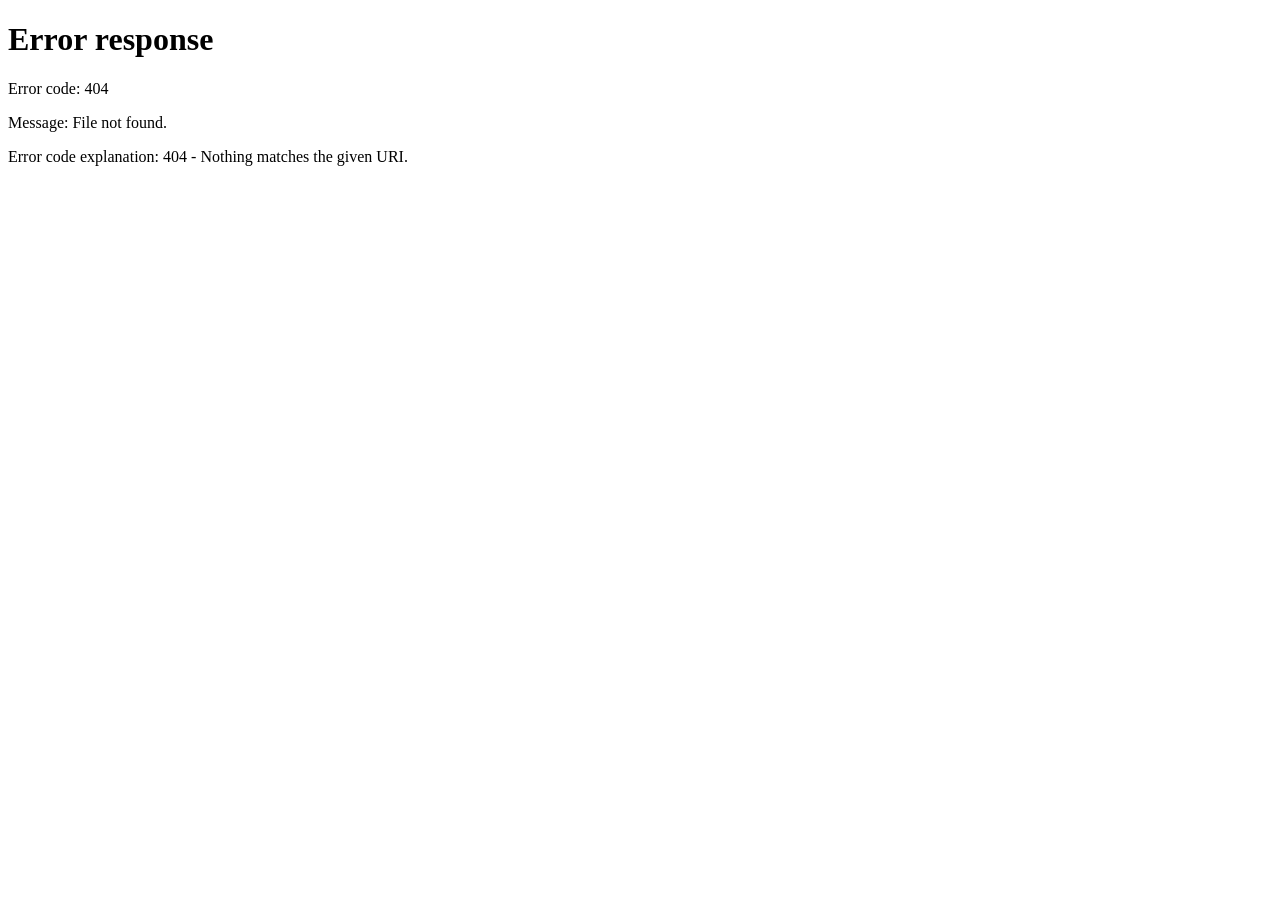
==== lawyer-dashboard.html @ 7ec7cdd7 "feat: enhance lawyer registration and dashboard features - Added file input for verification documen" ====
<!DOCTYPE html>
<html lang="en">
<head>
    <meta charset="UTF-8">
    <meta name="viewport" content="width=device-width, initial-scale=1.0">
    <meta name="description" content="Your LEX lawyer workspace.">
    <title>Lawyer Dashboard | LEX</title>
    <link rel="preconnect" href="https://fonts.googleapis.com">
    <link rel="preconnect" href="https://fonts.gstatic.com" crossorigin>
    <link href="https://fonts.googleapis.com/css2?family=Cormorant+Garamond:wght@500;600;700&family=Outfit:wght@300;400;500;600;700&display=swap" rel="stylesheet">
    <link rel="stylesheet" href="assets/css/landing_page.css">
    <link rel="stylesheet" href="assets/css/lawyer-dashboard.css">
    <script src="assets/js/lawyer-dashboard.js" defer></script>
</head>
<body class="lawyer-dashboard-page">
    <div class="lawyer-dashboard-layout">
        <aside class="lawyer-sidebar" aria-label="Lawyer workspace navigation">
            <a class="lawyer-dashboard-brand" href="index.html" aria-label="LEX home">
                <img src="assets/images/navigation_logo.png" alt="LEX">
            </a>

            <p class="lawyer-sidebar-label">Workspace</p>
            <nav class="lawyer-side-nav">
                <button class="lawyer-nav-link is-active" type="button" data-section="overview">Overview</button>
                <button class="lawyer-nav-link" type="button" data-section="common-chat">Common Chat</button>
                <button class="lawyer-nav-link" type="button" data-section="notifications">Notifications</button>
                <button class="lawyer-nav-link" type="button" data-section="my-room">My Room</button>
                <button class="lawyer-nav-link" type="button" data-section="services">Services</button>
                <button class="lawyer-nav-link" type="button" data-section="personal-chat">Personal Chat</button>
                <button class="lawyer-nav-link" type="button" data-section="vault">Vault</button>
            </nav>

            <button class="lawyer-nav-link lawyer-signout" type="button" id="lawyerSignOut">Sign out</button>
        </aside>

        <main class="lawyer-dashboard-main">
            <header class="lawyer-topbar">
                <a class="lawyer-mobile-brand" href="index.html">LEX</a>
                <div class="lawyer-account">
                    <div>
                        <strong id="lawyerHeaderName">Lawyer</strong>
                        <span id="lawyerHeaderStatus">Application pending</span>
                    </div>
                    <button class="lawyer-avatar" type="button" data-section="profile" id="lawyerAvatar" aria-label="Open profile">L</button>
                </div>
            </header>

            <section class="lawyer-content-section is-active" id="overview" aria-labelledby="overviewTitle">
                <div class="lawyer-page-heading">
                    <p class="lawyer-eyebrow">Lawyer workspace</p>
                    <h1 id="overviewTitle">Welcome, <span id="lawyerWelcomeName">Counsel</span></h1>
                    <p>Your overview for cases, client messages, and professional details.</p>
                </div>

                <div class="lawyer-status-banner" id="verificationBanner" role="status">
                    <span class="lawyer-status-dot" aria-hidden="true"></span>
                    <div>
                        <strong id="verificationTitle">Verification pending</strong>
                        <p id="verificationDescription">Your application is saved in this browser only. This demo does not submit applications for review.</p>
                    </div>
                </div>

                <div class="lawyer-stat-grid">
                    <article class="lawyer-stat-card">
                        <span class="lawyer-stat-label">Example open cases</span>
                        <strong id="openCaseCount">3</strong>
                        <p>Illustrative count only; no cases are assigned in this demo</p>
                    </article>
                    <article class="lawyer-stat-card">
                        <span class="lawyer-stat-label">Example unread messages</span>
                        <strong id="unreadMessageCount">2</strong>
                        <p>Illustrative count only; messaging is not connected</p>
                    </article>
                    <article class="lawyer-stat-card">
                        <span class="lawyer-stat-label">Verification</span>
                        <strong class="lawyer-verification-value" id="verificationValue">Pending</strong>
                        <p id="verificationNote">Your profile is not yet shown as verified</p>
                    </article>
                </div>

                <div class="lawyer-overview-grid">
                    <section class="lawyer-panel lawyer-cases-panel" aria-labelledby="casesTitle">
                        <div class="lawyer-panel-heading">
                            <div>
                                <h2 id="casesTitle">Open cases</h2>
                                <p>Example questions from anonymous clients</p>
                            </div>
                            <span class="lawyer-panel-count">Sample</span>
                        </div>
                        <div class="lawyer-case-list">
                            <article class="lawyer-case-card">
                                <div class="lawyer-case-meta"><span>Anon #4821</span><time>2h ago</time></div>
                                <h3>Landlord is keeping my full deposit</h3>
                                <p>Client says the flat was left clean, but the landlord cites general wear.</p>
                                <div class="lawyer-case-tags"><span>Tenancy</span><span class="is-urgent">Urgent</span></div>
                            </article>
                            <article class="lawyer-case-card">
                                <div class="lawyer-case-meta"><span>Anon #3307</span><time>5h ago</time></div>
                                <h3>Dismissed after raising an overtime complaint</h3>
                                <p>Client was let go a week after asking about unpaid overtime.</p>
                                <div class="lawyer-case-tags"><span>Employment</span><span>New</span></div>
                            </article>
                            <article class="lawyer-case-card">
                                <div class="lawyer-case-meta"><span>Anon #9154</span><time>Yesterday</time></div>
                                <h3>Contractor stopped responding after an advance</h3>
                                <p>Work stopped after a 50% advance and calls have gone unanswered.</p>
                                <div class="lawyer-case-tags"><span>Consumer</span><span>Contracts</span></div>
                            </article>
                        </div>
                    </section>

                    <section class="lawyer-panel lawyer-profile-summary" aria-labelledby="profileSummaryTitle">
                        <div class="lawyer-panel-heading">
                            <div>
                                <h2 id="profileSummaryTitle">Professional profile</h2>
                                <p>Your application details</p>
                            </div>
                            <button type="button" class="lawyer-text-button" data-section="profile">View profile</button>
                        </div>
                        <dl class="lawyer-summary-list">
                            <div><dt>Practice area</dt><dd id="summaryPractice">Not provided</dd></div>
                            <div><dt>Jurisdiction</dt><dd id="summaryJurisdiction">Not provided</dd></div>
                            <div><dt>Experience</dt><dd id="summaryExperience">Not provided</dd></div>
                        </dl>
                    </section>
                </div>

                <section class="lawyer-panel lawyer-leaderboard" aria-labelledby="leaderboardTitle">
                    <div class="lawyer-panel-heading">
                        <div>
                            <h2 id="leaderboardTitle">Top Pro-Bono Lawyers</h2>
                            <p>Example free hours given this month</p>
                        </div>
                        <span class="lawyer-panel-count">Sample data</span>
                    </div>
                    <ol class="lawyer-leaderboard-list">
                        <li><span class="lawyer-rank">#1</span><span><strong>Priya Nair</strong><small>Family law · 18 cases</small></span><b>64 hrs</b></li>
                        <li><span class="lawyer-rank">#2</span><span><strong>Marcus Webb</strong><small>Employment · 15 cases</small></span><b>52 hrs</b></li>
                        <li><span class="lawyer-rank">#3</span><span><strong>Elena Rossi</strong><small>Tenancy · 12 cases</small></span><b>47 hrs</b></li>
                        <li class="lawyer-leaderboard-you"><span class="lawyer-rank">#8</span><span><strong id="leaderboardLawyerName">Lawyer</strong><small>Your sample ranking</small></span><b>18 hrs</b></li>
                    </ol>
                    <p class="lawyer-demo-note">Ranking and hours are illustrative only; they are not connected to real lawyer activity.</p>
                </section>

                <section class="lawyer-panel lawyer-truth-panel" aria-labelledby="truthHubTitle">
                    <div class="lawyer-panel-heading">
                        <div>
                            <h2 id="truthHubTitle">Truth Hub Requests</h2>
                            <p>Example legal claims for a lawyer review</p>
                        </div>
                        <span class="lawyer-panel-count" id="truthHubCount">3 pending</span>
                    </div>
                    <p class="lawyer-demo-note">Sample claims only. Your selections below are local demo actions, not published legal fact-checks or legal advice.</p>
                    <div class="lawyer-truth-list" id="truthHubList">
                        <article class="lawyer-truth-card" data-request-id="TH-204">
                            <div class="lawyer-truth-meta"><span>Anon #5530 · Tenancy</span><span class="lawyer-truth-status">Pending review</span></div>
                            <blockquote>“Landlords must return your deposit within 24 hours or pay you double.”</blockquote>
                            <p>Client asks: Is this legal?</p>
                            <div class="lawyer-truth-actions"><button type="button" data-verdict="Supported">Mark as true</button><button type="button" data-verdict="Misleading">Mark as fake</button></div>
                        </article>
                        <article class="lawyer-truth-card" data-request-id="TH-203">
                            <div class="lawyer-truth-meta"><span>Anon #2916 · Employment</span><span class="lawyer-truth-status">Pending review</span></div>
                            <blockquote>“You cannot be fired while you are on sick leave, no matter what.”</blockquote>
                            <p>Client asks: Is this true?</p>
                            <div class="lawyer-truth-actions"><button type="button" data-verdict="Supported">Mark as true</button><button type="button" data-verdict="Misleading">Mark as fake</button></div>
                        </article>
                        <article class="lawyer-truth-card" data-request-id="TH-202">
                            <div class="lawyer-truth-meta"><span>Anon #7741 · Consumer</span><span class="lawyer-truth-status">Pending review</span></div>
                            <blockquote>“Shops are not allowed to refuse refunds on sale items.”</blockquote>
                            <p>Client asks: Is this legal?</p>
                            <div class="lawyer-truth-actions"><button type="button" data-verdict="Supported">Mark as true</button><button type="button" data-verdict="Misleading">Mark as fake</button></div>
                        </article>
                    </div>
                    <p class="lawyer-truth-all-clear" id="truthHubAllClear" hidden>All sample requests have a local demo verdict.</p>
                </section>
                <p class="lawyer-demo-note">Prototype workspace: sample cases and leaderboard are illustrative. Messaging, case assignments, and verification require a connected LEX backend.</p>
            </section>

            <section class="lawyer-content-section" id="common-chat" hidden>
                <div class="lawyer-page-heading"><p class="lawyer-eyebrow">Workspace</p><h1>Common Chat</h1><p>A shared room for professional discussion with other verified lawyers.</p></div>
                <div class="lawyer-panel lawyer-placeholder"><h2>Common Chat is not connected yet</h2><p>When messaging is available, you’ll be able to discuss general legal topics here.</p></div>
            </section>

            <section class="lawyer-content-section" id="notifications" hidden>
                <div class="lawyer-page-heading"><p class="lawyer-eyebrow">Workspace</p><h1>Notifications</h1><p>Updates about your cases and account.</p></div>
                <div class="lawyer-panel lawyer-placeholder"><h2>You’re all caught up</h2><p>New updates will appear here when notifications are connected.</p></div>
            </section>

            <section class="lawyer-content-section" id="my-room" hidden>
                <div class="lawyer-page-heading"><p class="lawyer-eyebrow">Workspace</p><h1>My Room</h1><p>Your calendar, reminders, and case documents in one personal workspace.</p></div>
                <div class="lawyer-room-grid">
                    <div class="lawyer-room-column">
                        <section class="lawyer-panel lawyer-calendar-panel" aria-labelledby="calendarTitle">
                            <div class="lawyer-panel-heading">
                                <div><h2 id="calendarTitle">Calendar</h2><p>Select a date to add a note or reminder.</p></div>
                            </div>
                            <div class="lawyer-calendar-controls">
                                <button type="button" id="calendarPrevious" aria-label="Previous month">‹</button>
                                <strong id="calendarMonth" aria-live="polite"></strong>
                                <button type="button" id="calendarNext" aria-label="Next month">›</button>
                                <button type="button" id="calendarToday">Today</button>
                            </div>
                            <div class="lawyer-calendar-weekdays" aria-hidden="true"><span>Mon</span><span>Tue</span><span>Wed</span><span>Thu</span><span>Fri</span><span>Sat</span><span>Sun</span></div>
                            <div class="lawyer-calendar-grid" id="calendarGrid"></div>
                        </section>
                        <section class="lawyer-panel">
                            <div class="lawyer-panel-heading"><div><h2>Upcoming reminders</h2><p>Your saved notes, soonest first.</p></div></div>
                            <ul class="lawyer-reminder-list" id="reminderList"></ul>
                        </section>
                    </div>
                    <section class="lawyer-panel lawyer-documents-panel" aria-labelledby="caseDocumentsTitle">
                        <div class="lawyer-panel-heading">
                            <div><h2 id="caseDocumentsTitle">Case documents</h2><p>Temporary files for this browser tab only.</p></div>
                            <button type="button" class="lawyer-primary-button" id="uploadDocumentButton">Upload document</button>
                            <input type="file" id="caseDocumentInput" accept=".pdf,image/*,.doc,.docx" multiple hidden>
                        </div>
                        <p class="lawyer-storage-warning">Demo only: files are not uploaded or securely stored. Do not add confidential client documents.</p>
                        <aside class="lawyer-upgrade-banner">
                            <div><strong>Need more storage?</strong><p>Premium plans and payments are not connected in this prototype.</p></div>
                            <button type="button" class="lawyer-secondary-button" id="lawyerUpgradeButton">Explore Premium</button>
                        </aside>
                        <ul class="lawyer-document-list" id="caseDocumentList"><li class="lawyer-list-empty">No documents added in this session.</li></ul>
                    </section>
                </div>
                <dialog class="lawyer-reminder-dialog" id="reminderDialog" aria-labelledby="reminderDialogTitle">
                    <form id="reminderForm">
                        <div class="lawyer-panel-heading"><div><p class="lawyer-eyebrow">Notes and reminders</p><h2 id="reminderDialogTitle">Selected date</h2></div><button type="button" id="closeReminderDialog" aria-label="Close">×</button></div>
                        <ul class="lawyer-dialog-reminders" id="selectedDateReminders"></ul>
                        <label for="reminderText">Add a note or reminder<textarea id="reminderText" maxlength="200" required placeholder="Add a short reminder (do not include confidential client details)."></textarea></label>
                        <label for="reminderTime">Time (optional)<input type="time" id="reminderTime"></label>
                        <p class="lawyer-form-status" id="reminderStatus" role="status" hidden></p>
                        <div class="lawyer-dialog-actions"><button type="button" class="lawyer-secondary-button" id="doneReminderDialog">Done</button><button type="submit" class="lawyer-primary-button">Save reminder</button></div>
                    </form>
                </dialog>
            </section>

            <section class="lawyer-content-section" id="services" hidden>
                <div class="lawyer-page-heading"><p class="lawyer-eyebrow">Workspace</p><h1>Services</h1><p>Show the legal support you offer and keep it updated for prospective clients.</p></div>
                <div class="lawyer-services-layout">
                    <section class="lawyer-panel">
                        <div class="lawyer-panel-heading">
                            <div>
                                <h2>My legal services</h2>
                                <p>These are sample offerings that are stored locally in this browser.</p>
                            </div>
                            <span class="lawyer-panel-count" id="serviceCount">0</span>
                        </div>
                        <ul class="lawyer-service-list" id="serviceList"></ul>
                    </section>
                    <section class="lawyer-panel">
                        <div class="lawyer-panel-heading">
                            <div>
                                <h2>Add a service</h2>
                                <p>List a practice area or legal support package.</p>
                            </div>
                        </div>
                        <form class="lawyer-service-form" id="serviceForm">
                            <label class="lawyer-field">
                                <span>Service name</span>
                                <input id="serviceName" name="serviceName" maxlength="80" placeholder="e.g. Property dispute advisory" required>
                            </label>
                            <label class="lawyer-field">
                                <span>Category</span>
                                <input id="serviceCategory" name="serviceCategory" maxlength="40" placeholder="e.g. Property law" required>
                            </label>
                            <label class="lawyer-field">
                                <span>Short description</span>
                                <textarea id="serviceDescription" name="serviceDescription" rows="4" maxlength="220" placeholder="Briefly explain what clients can expect." required></textarea>
                            </label>
                            <p class="lawyer-form-status" id="serviceStatus" role="status" hidden></p>
                            <button type="submit" class="lawyer-primary-button">Add service</button>
                        </form>
                    </section>
                </div>
            </section>

            <section class="lawyer-content-section" id="personal-chat" hidden>
                <div class="lawyer-page-heading"><p class="lawyer-eyebrow">Workspace</p><h1>Personal Chat</h1><p>Example one-to-one conversations with clients shown as anonymous IDs.</p></div>
                <p class="lawyer-storage-warning">Sample conversations only. Messages typed here stay in this page session and are not sent to a client. Do not enter real client information.</p>
                <div class="lawyer-chat-shell">
                    <aside class="lawyer-chat-sidebar" aria-label="Conversations">
                        <label class="lawyer-chat-search">Search conversations<input type="search" id="conversationSearch" placeholder="Search conversations"></label>
                        <ul class="lawyer-conversation-list" id="conversationList"></ul>
                    </aside>
                    <section class="lawyer-chat-main" aria-label="Selected conversation">
                        <header class="lawyer-chat-header"><span class="lawyer-chat-avatar" id="chatAvatar">48</span><div><h2 id="chatName">Anon #4821</h2><p id="chatSubtitle">Example conversation</p></div><div class="lawyer-chat-actions"><button type="button" data-chat-unavailable="Audio calls">Audio</button><button type="button" data-chat-unavailable="Video calls">Video</button></div></header>
                        <div class="lawyer-chat-thread" id="chatThread" role="log" aria-live="polite"></div>
                        <div class="lawyer-chat-tools"><button type="button" class="lawyer-secondary-button" id="summarizeChat">AI Summarize</button><span>AI service is not connected.</span></div>
                        <form class="lawyer-chat-composer" id="chatForm">
                            <button type="button" class="lawyer-chat-tool-button" data-chat-unavailable="Document attachments" aria-label="Attach document">Attach</button>
                            <button type="button" class="lawyer-chat-tool-button" data-chat-unavailable="Camera" aria-label="Open camera">Camera</button>
                            <input id="chatMessageInput" type="text" maxlength="500" placeholder="Type a demo message" aria-label="Message">
                            <button type="button" class="lawyer-chat-tool-button" data-chat-unavailable="Voice notes" aria-label="Record voice note">Voice</button>
                            <button type="submit" class="lawyer-primary-button">Send</button>
                        </form>
                        <p class="lawyer-form-status" id="chatStatus" role="status" hidden></p>
                    </section>
                </div>
            </section>

            <section class="lawyer-content-section" id="vault" hidden>
                <div class="lawyer-page-heading"><p class="lawyer-eyebrow">Workspace</p><h1>Vault</h1><p>Manage documents related to your legal work.</p></div>
                <div class="lawyer-panel lawyer-placeholder"><h2>Your vault is empty</h2><p>Secure document storage will be available when the vault is connected.</p></div>
            </section>

            <section class="lawyer-content-section" id="profile" hidden>
                <div class="lawyer-page-heading"><p class="lawyer-eyebrow">Lawyer workspace</p><h1>Professional profile</h1><p>Details from your saved lawyer application.</p></div>
                <div class="lawyer-panel">
                    <div class="lawyer-profile-heading">
                        <span class="lawyer-profile-avatar" id="lawyerProfileInitials">L</span>
                        <div><h2 id="profileName">Lawyer</h2><span class="lawyer-profile-status" id="profileStatus">Pending verification</span></div>
                    </div>
                    <dl class="lawyer-profile-details">
                        <div><dt>Email</dt><dd id="profileEmail">Not provided</dd></div>
                        <div><dt>Mobile</dt><dd id="profileMobile">Not provided</dd></div>
                        <div><dt>Bar registration</dt><dd id="profileBarRegistration">Not provided</dd></div>
                        <div><dt>Practice area</dt><dd id="profilePractice">Not provided</dd></div>
                        <div><dt>Jurisdiction</dt><dd id="profileJurisdiction">Not provided</dd></div>
                        <div><dt>Experience</dt><dd id="profileExperience">Not provided</dd></div>
                    </dl>
                </div>
                <p class="lawyer-demo-note">Profile details are stored in this browser for this demo. Do not enter sensitive client information.</p>
            </section>
        </main>
    </div>
    <button class="lawyer-floating-chat" type="button" id="openCommonChat" aria-label="Open Common Chat"><span class="lawyer-sr-only">Common Chat</span>Chat</button>
    <div class="lawyer-toast" id="lawyerToast" role="status" aria-live="polite"></div>
</body>
</html>
---- assets/css/lawyer-dashboard.css ----
.lawyer-dashboard-page {
    min-height: 100vh;
    background: #f4efe6;
    color: #13233d;
}

.lawyer-dashboard-layout {
    display: grid;
    grid-template-columns: 250px minmax(0, 1fr);
    min-height: 100vh;
}

.lawyer-sidebar {
    position: sticky;
    top: 0;
    display: flex;
    flex-direction: column;
    height: 100vh;
    min-height: 100vh;
    padding: 22px 14px;
    background: linear-gradient(180deg, #091b2d 0%, #0c1c33 100%);
    border-right: 1px solid rgba(196, 163, 90, 0.24);
}

.lawyer-dashboard-brand {
    display: flex;
    align-items: center;
    justify-content: center;
    min-height: 62px;
    margin-bottom: 32px;
}

.lawyer-dashboard-brand img {
    width: min(160px, 100%);
    max-height: 52px;
    object-fit: contain;
}

.lawyer-sidebar-label {
    padding: 0 12px;
    color: #aeb8c6;
    font-size: 0.74rem;
    font-weight: 600;
    letter-spacing: 0.13em;
    text-transform: uppercase;
}

.lawyer-side-nav {
    display: grid;
    gap: 6px;
    margin-top: 12px;
}

.lawyer-nav-link {
    display: flex;
    align-items: center;
    width: 100%;
    min-height: 46px;
    padding: 10px 13px;
    border: 1px solid transparent;
    border-radius: 10px;
    background: transparent;
    color: rgba(255, 255, 255, 0.88);
    cursor: pointer;
    font: inherit;
    text-align: left;
    white-space: nowrap;
    transition: background 160ms ease, border-color 160ms ease;
}

.lawyer-nav-link:hover,
.lawyer-nav-link.is-active {
    border-color: rgba(196, 163, 90, 0.22);
    background: rgba(196, 163, 90, 0.14);
    color: #fff;
}

.lawyer-signout {
    margin-top: auto;
}

.lawyer-dashboard-main {
    min-width: 0;
    padding: 0 clamp(20px, 4vw, 56px) 40px;
}

.lawyer-topbar {
    display: flex;
    align-items: center;
    justify-content: space-between;
    min-height: 82px;
    border-bottom: 1px solid rgba(19, 35, 61, 0.12);
}

.lawyer-mobile-brand {
    display: none;
    color: #13233d;
    font-family: 'Cormorant Garamond', Georgia, serif;
    font-size: 1.7rem;
    font-weight: 700;
    text-decoration: none;
}

.lawyer-account {
    display: flex;
    align-items: center;
    gap: 12px;
    margin-left: auto;
}

.lawyer-account > div {
    display: grid;
    gap: 2px;
    text-align: right;
}

.lawyer-account strong {
    font-size: 0.92rem;
}

.lawyer-account span {
    color: #5a6677;
    font-size: 0.78rem;
}

.lawyer-avatar,
.lawyer-profile-avatar {
    display: grid;
    width: 42px;
    height: 42px;
    place-items: center;
    border: 0;
    border-radius: 50%;
    background: #0c1c33;
    color: #d8bc76;
    font: inherit;
    font-weight: 700;
}

.lawyer-avatar {
    cursor: pointer;
}

.lawyer-content-section {
    display: none;
    padding-top: 36px;
}

.lawyer-content-section.is-active {
    display: block;
}

.lawyer-page-heading {
    margin-bottom: 26px;
}

.lawyer-eyebrow {
    margin-bottom: 7px;
    color: #8a7040;
    font-size: 0.76rem;
    font-weight: 700;
    letter-spacing: 0.14em;
    text-transform: uppercase;
}

.lawyer-page-heading h1 {
    color: #0c1c33;
    font-family: 'Cormorant Garamond', Georgia, serif;
    font-size: clamp(2rem, 4vw, 2.8rem);
    line-height: 1.1;
}

.lawyer-page-heading > p:last-child {
    margin-top: 9px;
    color: #5a6677;
    line-height: 1.55;
}

.lawyer-status-banner {
    display: flex;
    align-items: flex-start;
    gap: 13px;
    margin-bottom: 20px;
    padding: 17px 19px;
    border: 1px solid rgba(196, 163, 90, 0.42);
    border-radius: 12px;
    background: #fffaf0;
}

.lawyer-status-dot {
    flex: 0 0 auto;
    width: 10px;
    height: 10px;
    margin-top: 5px;
    border-radius: 50%;
    background: #c08a2d;
}

.lawyer-status-banner strong {
    display: block;
    color: #13233d;
}

.lawyer-status-banner p {
    margin-top: 4px;
    color: #5a6677;
    font-size: 0.9rem;
    line-height: 1.5;
}

.lawyer-status-banner.is-verified {
    border-color: rgba(34, 126, 85, 0.3);
    background: #f1faf5;
}

.lawyer-status-banner.is-verified .lawyer-status-dot {
    background: #27855c;
}

.lawyer-stat-grid {
    display: grid;
    grid-template-columns: repeat(3, minmax(0, 1fr));
    gap: 16px;
    margin-bottom: 20px;
}

.lawyer-stat-card,
.lawyer-panel {
    border: 1px solid rgba(19, 35, 61, 0.1);
    border-radius: 14px;
    background: #fff;
    box-shadow: 0 12px 30px rgba(7, 18, 33, 0.055);
}

.lawyer-stat-card {
    min-height: 137px;
    padding: 19px;
}

.lawyer-stat-label {
    display: block;
    color: #5a6677;
    font-size: 0.86rem;
    font-weight: 500;
}

.lawyer-stat-card > strong {
    display: block;
    margin-top: 9px;
    color: #0c1c33;
    font-family: 'Cormorant Garamond', Georgia, serif;
    font-size: 2rem;
    line-height: 1;
}

.lawyer-stat-card > .lawyer-verification-value {
    font-family: 'Outfit', 'Segoe UI', sans-serif;
    font-size: 1.2rem;
}

.lawyer-stat-card p {
    margin-top: 8px;
    color: #737e8d;
    font-size: 0.79rem;
    line-height: 1.4;
}

.lawyer-overview-grid {
    display: grid;
    grid-template-columns: minmax(0, 1.2fr) minmax(270px, 0.8fr);
    gap: 16px;
    margin-bottom: 16px;
}

.lawyer-panel {
    min-width: 0;
    padding: 21px;
}

.lawyer-panel-heading {
    display: flex;
    align-items: center;
    justify-content: space-between;
    gap: 12px;
    padding-bottom: 16px;
    border-bottom: 1px solid rgba(19, 35, 61, 0.09);
}

.lawyer-panel-heading h2,
.lawyer-placeholder h2 {
    color: #13233d;
    font-size: 1.05rem;
}

.lawyer-panel-heading p {
    margin-top: 4px;
    color: #737e8d;
    font-size: 0.82rem;
}

.lawyer-panel-count {
    flex: 0 0 auto;
    padding: 5px 9px;
    border-radius: 999px;
    background: #f4efe6;
    color: #735c2f;
    font-size: 0.75rem;
    font-weight: 600;
}

.lawyer-empty-state {
    display: grid;
    min-height: 156px;
    align-content: center;
    justify-items: center;
    padding: 22px 8px;
    text-align: center;
}

.lawyer-empty-state > span {
    margin-bottom: 7px;
    color: #c4a35a;
    font-size: 1.7rem;
}

.lawyer-empty-state strong {
    color: #13233d;
    font-size: 0.9rem;
}

.lawyer-empty-state p,
.lawyer-placeholder p {
    max-width: 390px;
    margin-top: 6px;
    color: #737e8d;
    font-size: 0.83rem;
    line-height: 1.5;
}

.lawyer-empty-inline {
    min-height: 112px;
    justify-items: start;
    text-align: left;
}

.lawyer-text-button {
    border: 0;
    background: transparent;
    color: #735c2f;
    cursor: pointer;
    font: inherit;
    font-size: 0.82rem;
    font-weight: 600;
}

.lawyer-summary-list,
.lawyer-profile-details {
    display: grid;
    gap: 0;
}

.lawyer-summary-list > div,
.lawyer-profile-details > div {
    display: flex;
    justify-content: space-between;
    gap: 14px;
    padding: 12px 0;
    border-bottom: 1px solid rgba(19, 35, 61, 0.07);
}

.lawyer-summary-list > div:last-child,
.lawyer-profile-details > div:last-child {
    border-bottom: 0;
}

.lawyer-summary-list dt,
.lawyer-profile-details dt {
    color: #737e8d;
    font-size: 0.8rem;
}

.lawyer-summary-list dd,
.lawyer-profile-details dd {
    color: #13233d;
    font-size: 0.82rem;
    font-weight: 500;
    text-align: right;
    overflow-wrap: anywhere;
}

.lawyer-truth-panel {
    margin-bottom: 12px;
}

.lawyer-demo-note {
    color: #737e8d;
    font-size: 0.78rem;
    line-height: 1.5;
}

.lawyer-placeholder {
    min-height: 210px;
}

.lawyer-placeholder p {
    margin-top: 8px;
}

.lawyer-profile-heading {
    display: flex;
    align-items: center;
    gap: 14px;
    padding-bottom: 20px;
    border-bottom: 1px solid rgba(19, 35, 61, 0.09);
}

.lawyer-profile-avatar {
    width: 54px;
    height: 54px;
    font-size: 1.1rem;
}

.lawyer-profile-heading h2 {
    color: #13233d;
    font-family: 'Cormorant Garamond', Georgia, serif;
    font-size: 1.6rem;
}

.lawyer-profile-status {
    display: inline-block;
    margin-top: 4px;
    color: #8a7040;
    font-size: 0.8rem;
    font-weight: 600;
}

.lawyer-profile-details {
    grid-template-columns: repeat(2, minmax(0, 1fr));
    column-gap: 28px;
    margin-top: 8px;
}

.lawyer-services-layout {
    display: grid;
    grid-template-columns: minmax(0, 1.3fr) minmax(0, 0.7fr);
    gap: 16px;
}

.lawyer-service-list {
    display: grid;
    gap: 12px;
    margin-top: 18px;
    list-style: none;
}

.lawyer-service-item {
    display: grid;
    gap: 9px;
    padding: 16px 18px;
    border: 1px solid rgba(19, 35, 61, 0.1);
    border-radius: 12px;
    background: linear-gradient(180deg, #fff 0%, #fbf7f1 100%);
}

.lawyer-service-item strong {
    color: #13233d;
    font-size: 1rem;
}

.lawyer-service-item small {
    color: #8a7040;
    font-weight: 600;
    letter-spacing: 0.04em;
    text-transform: uppercase;
}

.lawyer-service-item p {
    margin: 0;
    color: #5a6677;
    line-height: 1.5;
}

.lawyer-service-meta {
    display: flex;
    align-items: center;
    justify-content: space-between;
    gap: 10px;
}

.lawyer-service-remove {
    border: 0;
    background: transparent;
    color: #8a3a3a;
    font: inherit;
    font-weight: 600;
    cursor: pointer;
}

.lawyer-service-form {
    display: grid;
    gap: 16px;
    margin-top: 18px;
}

.lawyer-field {
    display: grid;
    gap: 8px;
    color: #13233d;
    font-size: 0.82rem;
    font-weight: 500;
}

.lawyer-field input,
.lawyer-field textarea {
    width: 100%;
    border: 1px solid rgba(19, 35, 61, 0.15);
    border-radius: 10px;
    background: #fff;
    color: #13233d;
    font: inherit;
    padding: 11px 12px;
    resize: vertical;
}

.lawyer-field textarea {
    min-height: 104px;
}

.lawyer-field input:focus,
.lawyer-field textarea:focus {
    outline: 2px solid rgba(196, 163, 90, 0.35);
    border-color: rgba(196, 163, 90, 0.65);
}

.lawyer-primary-button,
.lawyer-secondary-button {
    border: 0;
    border-radius: 10px;
    cursor: pointer;
    font: inherit;
    font-weight: 600;
    transition: opacity 160ms ease;
}

.lawyer-primary-button {
    padding: 11px 16px;
    background: linear-gradient(135deg, #0f223f 0%, #183a63 100%);
    color: #fff;
}

.lawyer-secondary-button {
    padding: 10px 14px;
    background: #f3ead2;
    color: #13233d;
}

.lawyer-form-status {
    margin: 0;
    color: #7d5f24;
    font-size: 0.8rem;
    font-weight: 600;
}

@media (max-width: 900px) {
    .lawyer-dashboard-layout {
        grid-template-columns: 210px minmax(0, 1fr);
    }

    .lawyer-overview-grid {
        grid-template-columns: 1fr;
    }
}

@media (max-width: 650px) {
    .lawyer-dashboard-layout {
        display: block;
    }

    .lawyer-sidebar {
        position: sticky;
        z-index: 2;
        top: 0;
        height: auto;
        min-height: 0;
        padding: 9px 12px;
        border-right: 0;
        border-bottom: 1px solid rgba(196, 163, 90, 0.24);
    }

    .lawyer-dashboard-brand,
    .lawyer-sidebar-label,
    .lawyer-signout {
        display: none;
    }

    .lawyer-side-nav {
        display: flex;
        gap: 6px;
        margin: 0;
        overflow-x: auto;
        scrollbar-width: thin;
    }

    .lawyer-nav-link {
        flex: 0 0 auto;
        width: auto;
        min-height: 38px;
        padding: 8px 11px;
        font-size: 0.82rem;
        white-space: nowrap;
    }

    .lawyer-dashboard-main {
        padding-right: 17px;
        padding-left: 17px;
    }

    .lawyer-topbar {
        min-height: 66px;
    }

    .lawyer-mobile-brand {
        display: inline-block;
    }

    .lawyer-content-section {
        padding-top: 27px;
    }

    .lawyer-stat-grid {
        grid-template-columns: 1fr;
        gap: 10px;
    }

    .lawyer-stat-card {
        min-height: 0;
    }

    .lawyer-profile-details {
        grid-template-columns: 1fr;
    }
}

.lawyer-cases-panel {
    grid-column: 1 / -1;
}

.lawyer-profile-summary {
    grid-column: 1 / -1;
}

.lawyer-case-list {
    display: grid;
    grid-template-columns: repeat(3, minmax(0, 1fr));
    gap: 12px;
    padding-top: 15px;
}

.lawyer-case-card {
    padding: 14px;
    border: 1px solid rgba(19, 35, 61, 0.09);
    border-radius: 10px;
    background: #fffdfa;
}

.lawyer-case-meta,
.lawyer-truth-meta {
    display: flex;
    justify-content: space-between;
    gap: 10px;
    color: #737e8d;
    font-size: 0.74rem;
}

.lawyer-case-meta > span:first-child {
    color: #735c2f;
    font-weight: 700;
}

.lawyer-case-card h3 {
    margin-top: 12px;
    color: #13233d;
    font-size: 0.91rem;
    line-height: 1.4;
}

.lawyer-case-card > p {
    margin-top: 7px;
    color: #687587;
    font-size: 0.8rem;
    line-height: 1.5;
}

.lawyer-case-tags {
    display: flex;
    flex-wrap: wrap;
    gap: 6px;
    margin-top: 12px;
}

.lawyer-case-tags span {
    padding: 4px 7px;
    border-radius: 999px;
    background: #f1eee7;
    color: #5a6677;
    font-size: 0.7rem;
}

.lawyer-case-tags .is-urgent {
    background: #fff0eb;
    color: #a3482e;
}

.lawyer-leaderboard {
    margin-bottom: 16px;
}

.lawyer-leaderboard-list {
    display: grid;
    gap: 0;
    margin: 0;
    padding: 0;
    list-style: none;
}

.lawyer-leaderboard-list li {
    display: grid;
    grid-template-columns: 42px minmax(0, 1fr) auto;
    align-items: center;
    gap: 12px;
    padding: 12px 4px;
    border-bottom: 1px solid rgba(19, 35, 61, 0.07);
}

.lawyer-leaderboard-list li:last-child {
    border-bottom: 0;
}

.lawyer-rank {
    color: #8a7040;
    font-family: 'Cormorant Garamond', Georgia, serif;
    font-size: 1.35rem;
    font-weight: 700;
}

.lawyer-leaderboard-list li > span:nth-child(2) {
    display: grid;
    gap: 3px;
}

.lawyer-leaderboard-list strong {
    color: #13233d;
    font-size: 0.87rem;
}

.lawyer-leaderboard-list small {
    color: #737e8d;
    font-size: 0.76rem;
}

.lawyer-leaderboard-list b {
    color: #13233d;
    font-size: 0.82rem;
}

.lawyer-leaderboard-you {
    margin: 0 -8px;
    padding-right: 12px !important;
    padding-left: 12px !important;
    border-radius: 8px;
    background: #fbf8f2;
}

.lawyer-truth-panel > .lawyer-demo-note {
    margin: 12px 0;
}

.lawyer-truth-list {
    display: grid;
    grid-template-columns: repeat(3, minmax(0, 1fr));
    gap: 12px;
}

.lawyer-truth-card {
    padding: 14px;
    border: 1px solid rgba(19, 35, 61, 0.1);
    border-radius: 10px;
    background: #fffdfa;
}

.lawyer-truth-card blockquote {
    margin: 14px 0 8px;
    color: #13233d;
    font-size: 0.9rem;
    font-weight: 600;
    line-height: 1.5;
}

.lawyer-truth-card > p {
    color: #737e8d;
    font-size: 0.78rem;
}

.lawyer-truth-status {
    color: #8a7040;
    font-weight: 600;
}

.lawyer-truth-card.is-decided .lawyer-truth-status {
    color: #27855c;
}

.lawyer-truth-actions {
    display: flex;
    flex-wrap: wrap;
    gap: 7px;
    margin-top: 13px;
}

.lawyer-truth-actions button,
.lawyer-chat-actions button {
    padding: 7px 9px;
    border: 1px solid rgba(19, 35, 61, 0.14);
    border-radius: 7px;
    background: #fff;
    color: #13233d;
    cursor: pointer;
    font: inherit;
    font-size: 0.75rem;
    font-weight: 600;
}

.lawyer-truth-actions button:hover,
.lawyer-chat-actions button:hover {
    border-color: #c4a35a;
    background: #fbf8f2;
}

.lawyer-truth-all-clear {
    margin-top: 14px;
    color: #27855c;
    font-weight: 600;
}

.lawyer-room-grid {
    display: grid;
    grid-template-columns: minmax(0, 1.1fr) minmax(300px, 0.9fr);
    align-items: start;
    gap: 16px;
}

.lawyer-room-column {
    display: grid;
    gap: 16px;
}

.lawyer-calendar-controls {
    display: flex;
    align-items: center;
    gap: 9px;
    margin: 16px 0 12px;
}

.lawyer-calendar-controls > strong {
    flex: 1;
    color: #13233d;
    text-align: center;
}

.lawyer-calendar-controls button {
    min-width: 35px;
    min-height: 34px;
    padding: 5px 9px;
    border: 1px solid rgba(19, 35, 61, 0.12);
    border-radius: 7px;
    background: #fff;
    color: #13233d;
    cursor: pointer;
    font: inherit;
}

.lawyer-calendar-weekdays,
.lawyer-calendar-grid {
    display: grid;
    grid-template-columns: repeat(7, minmax(0, 1fr));
    gap: 5px;
}

.lawyer-calendar-weekdays {
    margin-bottom: 6px;
    color: #737e8d;
    font-size: 0.7rem;
    text-align: center;
}

.lawyer-calendar-grid button {
    position: relative;
    min-width: 0;
    aspect-ratio: 1;
    border: 1px solid transparent;
    border-radius: 8px;
    background: #f7f5f0;
    color: #13233d;
    cursor: pointer;
    font: inherit;
    font-size: 0.8rem;
}

.lawyer-calendar-grid button:disabled {
    background: transparent;
    cursor: default;
}

.lawyer-calendar-grid button:not(:disabled):hover {
    border-color: #c4a35a;
}

.lawyer-calendar-grid button.is-today {
    border-color: #c4a35a;
    background: #fbf4e4;
    font-weight: 700;
}

.lawyer-calendar-grid button.has-reminder::after {
    position: absolute;
    right: 50%;
    bottom: 4px;
    width: 4px;
    height: 4px;
    border-radius: 50%;
    background: #8a7040;
    content: '';
    transform: translateX(50%);
}

.lawyer-reminder-list,
.lawyer-dialog-reminders,
.lawyer-document-list,
.lawyer-conversation-list {
    display: grid;
    gap: 8px;
    margin: 0;
    padding: 13px 0 0;
    list-style: none;
}

.lawyer-reminder-item,
.lawyer-document-item {
    display: flex;
    align-items: flex-start;
    justify-content: space-between;
    gap: 12px;
    padding: 10px;
    border-radius: 8px;
    background: #f7f5f0;
}

.lawyer-reminder-item > div,
.lawyer-document-item > div {
    display: grid;
    gap: 3px;
}

.lawyer-reminder-item strong,
.lawyer-document-item strong {
    color: #13233d;
    font-size: 0.82rem;
    overflow-wrap: anywhere;
}

.lawyer-reminder-item small,
.lawyer-document-item small {
    color: #737e8d;
    font-size: 0.74rem;
}

.lawyer-reminder-item button,
.lawyer-document-item button {
    flex: 0 0 auto;
    border: 0;
    background: transparent;
    color: #8b3d30;
    cursor: pointer;
    font: inherit;
    font-size: 0.75rem;
}

.lawyer-list-empty {
    padding: 12px 0;
    color: #737e8d;
    font-size: 0.83rem;
}

.lawyer-storage-warning {
    margin: 13px 0;
    padding: 11px 13px;
    border-radius: 8px;
    background: #fff6e7;
    color: #76591f;
    font-size: 0.79rem;
    line-height: 1.5;
}

.lawyer-upgrade-banner {
    display: flex;
    align-items: center;
    justify-content: space-between;
    gap: 14px;
    margin: 12px 0;
    padding: 13px;
    border: 1px solid rgba(196, 163, 90, 0.3);
    border-radius: 9px;
    background: #fbf8f2;
}

.lawyer-upgrade-banner strong {
    color: #13233d;
    font-size: 0.85rem;
}

.lawyer-upgrade-banner p {
    margin-top: 3px;
    color: #737e8d;
    font-size: 0.75rem;
}

.lawyer-primary-button,
.lawyer-secondary-button {
    min-height: 38px;
    padding: 8px 12px;
    border: 0;
    border-radius: 8px;
    cursor: pointer;
    font: inherit;
    font-size: 0.82rem;
    font-weight: 600;
}

.lawyer-primary-button {
    background: #0c1c33;
    color: #fff;
}

.lawyer-primary-button:hover {
    background: #1c3358;
}

.lawyer-secondary-button {
    border: 1px solid rgba(19, 35, 61, 0.14);
    background: #fff;
    color: #13233d;
}

.lawyer-secondary-button:hover {
    border-color: #c4a35a;
}

.lawyer-reminder-dialog {
    width: min(480px, calc(100% - 28px));
    max-height: min(85vh, 720px);
    margin: auto;
    padding: 22px;
    border: 1px solid rgba(19, 35, 61, 0.14);
    border-radius: 14px;
    background: #fff;
    color: #13233d;
    box-shadow: 0 24px 90px rgba(7, 18, 33, 0.3);
}

.lawyer-reminder-dialog::backdrop {
    background: rgba(7, 18, 33, 0.58);
}

.lawyer-reminder-dialog .lawyer-panel-heading button {
    border: 0;
    background: transparent;
    color: #5a6677;
    cursor: pointer;
    font-size: 1.4rem;
}

.lawyer-reminder-dialog label {
    display: grid;
    gap: 7px;
    margin-top: 14px;
    color: #5a6677;
    font-size: 0.83rem;
}

.lawyer-reminder-dialog textarea,
.lawyer-reminder-dialog input {
    width: 100%;
    padding: 10px;
    border: 1px solid rgba(19, 35, 61, 0.18);
    border-radius: 7px;
    color: #13233d;
    font: inherit;
}

.lawyer-reminder-dialog textarea {
    min-height: 86px;
    resize: vertical;
}

.lawyer-dialog-actions {
    display: flex;
    justify-content: flex-end;
    gap: 9px;
    margin-top: 15px;
}

.lawyer-form-status {
    margin-top: 10px;
    color: #8b3d30;
    font-size: 0.82rem;
}

.lawyer-chat-shell {
    display: grid;
    grid-template-columns: minmax(210px, 0.34fr) minmax(0, 1fr);
    min-height: 480px;
    overflow: hidden;
    border: 1px solid rgba(19, 35, 61, 0.1);
    border-radius: 14px;
    background: #fff;
    box-shadow: 0 12px 30px rgba(7, 18, 33, 0.055);
}

.lawyer-chat-sidebar {
    padding: 14px;
    border-right: 1px solid rgba(19, 35, 61, 0.1);
    background: #fcfbf8;
}

.lawyer-chat-search {
    display: grid;
    gap: 6px;
    color: #737e8d;
    font-size: 0.75rem;
}

.lawyer-chat-search input,
.lawyer-chat-composer input {
    min-width: 0;
    width: 100%;
    min-height: 40px;
    padding: 9px 11px;
    border: 1px solid rgba(19, 35, 61, 0.14);
    border-radius: 8px;
    background: #fff;
    color: #13233d;
    font: inherit;
}

.lawyer-conversation-list {
    padding-top: 12px;
}

.lawyer-conversation-list button {
    display: grid;
    width: 100%;
    gap: 4px;
    padding: 11px;
    border: 0;
    border-radius: 8px;
    background: transparent;
    color: #13233d;
    cursor: pointer;
    font: inherit;
    text-align: left;
}

.lawyer-conversation-list button.is-active,
.lawyer-conversation-list button:hover {
    background: #f1eee7;
}

.lawyer-conversation-list strong {
    font-size: 0.82rem;
}

.lawyer-conversation-list span {
    overflow: hidden;
    color: #737e8d;
    font-size: 0.74rem;
    text-overflow: ellipsis;
    white-space: nowrap;
}

.lawyer-chat-main {
    display: flex;
    min-width: 0;
    flex-direction: column;
    padding: 14px;
}

.lawyer-chat-header {
    display: flex;
    align-items: center;
    gap: 10px;
    padding-bottom: 12px;
    border-bottom: 1px solid rgba(19, 35, 61, 0.09);
}

.lawyer-chat-avatar {
    display: grid;
    width: 40px;
    height: 40px;
    flex: 0 0 auto;
    place-items: center;
    border-radius: 50%;
    background: #0c1c33;
    color: #d8bc76;
    font-size: 0.8rem;
    font-weight: 700;
}

.lawyer-chat-header h2 {
    color: #13233d;
    font-size: 0.92rem;
}

.lawyer-chat-header p {
    margin-top: 3px;
    color: #737e8d;
    font-size: 0.74rem;
}

.lawyer-chat-actions {
    display: flex;
    gap: 6px;
    margin-left: auto;
}

.lawyer-chat-thread {
    display: flex;
    min-height: 250px;
    flex: 1;
    flex-direction: column;
    gap: 8px;
    overflow: auto;
    padding: 14px 2px;
}

.lawyer-chat-message {
    max-width: min(80%, 420px);
    padding: 9px 11px;
    border-radius: 10px;
    background: #f1eee7;
    color: #13233d;
    font-size: 0.82rem;
    line-height: 1.45;
    overflow-wrap: anywhere;
}

.lawyer-chat-message.is-lawyer {
    align-self: flex-end;
    background: #0c1c33;
    color: #fff;
}

.lawyer-chat-tools {
    display: flex;
    align-items: center;
    gap: 10px;
    padding: 9px 0;
    color: #737e8d;
    font-size: 0.75rem;
}

.lawyer-chat-composer {
    display: flex;
    gap: 8px;
    padding-top: 8px;
    border-top: 1px solid rgba(19, 35, 61, 0.09);
}

.lawyer-chat-tool-button {
    flex: 0 0 auto;
    padding: 7px 9px;
    border: 1px solid rgba(19, 35, 61, 0.14);
    border-radius: 7px;
    background: #fff;
    color: #5a6677;
    cursor: pointer;
    font: inherit;
    font-size: 0.72rem;
}

.lawyer-chat-tool-button:hover {
    border-color: #c4a35a;
    color: #13233d;
}

.lawyer-toast {
    position: fixed;
    z-index: 5;
    right: 20px;
    bottom: 20px;
    max-width: min(360px, calc(100vw - 40px));
    padding: 12px 15px;
    border-radius: 9px;
    background: #0c1c33;
    color: #fff;
    box-shadow: 0 12px 30px rgba(7, 18, 33, 0.2);
    opacity: 0;
    pointer-events: none;
    transform: translateY(8px);
    transition: opacity 160ms ease, transform 160ms ease;
}

.lawyer-toast.is-visible {
    opacity: 1;
    transform: translateY(0);
}

.lawyer-floating-chat {
    position: fixed;
    right: 22px;
    bottom: 22px;
    z-index: 4;
    display: grid;
    width: 48px;
    height: 48px;
    place-items: center;
    padding: 0;
    border: 0;
    border-radius: 999px;
    background: #0c1c33;
    color: #fff;
    box-shadow: 0 12px 30px rgba(7, 18, 33, 0.2);
    cursor: pointer;
    font: inherit;
    font-size: 0.68rem;
    font-weight: 600;
}

.lawyer-floating-chat:hover {
    background: #1c3358;
}

.lawyer-floating-chat span {
    position: absolute;
    width: 1px;
    height: 1px;
    overflow: hidden;
    clip: rect(0, 0, 0, 0);
    white-space: nowrap;
    clip-path: inset(50%);
}

@media (max-width: 900px) {
    .lawyer-case-list,
    .lawyer-truth-list {
        grid-template-columns: 1fr;
    }

    .lawyer-room-grid {
        grid-template-columns: 1fr;
    }
}

@media (max-width: 600px) {
    .lawyer-chat-shell {
        grid-template-columns: 1fr;
    }

    .lawyer-chat-sidebar {
        border-right: 0;
        border-bottom: 1px solid rgba(19, 35, 61, 0.1);
    }

    .lawyer-conversation-list {
        display: flex;
        overflow-x: auto;
    }

    .lawyer-conversation-list li {
        min-width: 155px;
    }

    .lawyer-chat-actions button {
        padding: 7px;
    }

    .lawyer-chat-tool-button {
        padding: 7px;
    }

    .lawyer-panel-heading {
        align-items: flex-start;
    }

    .lawyer-floating-chat {
        right: 14px;
        bottom: 14px;
    }
}
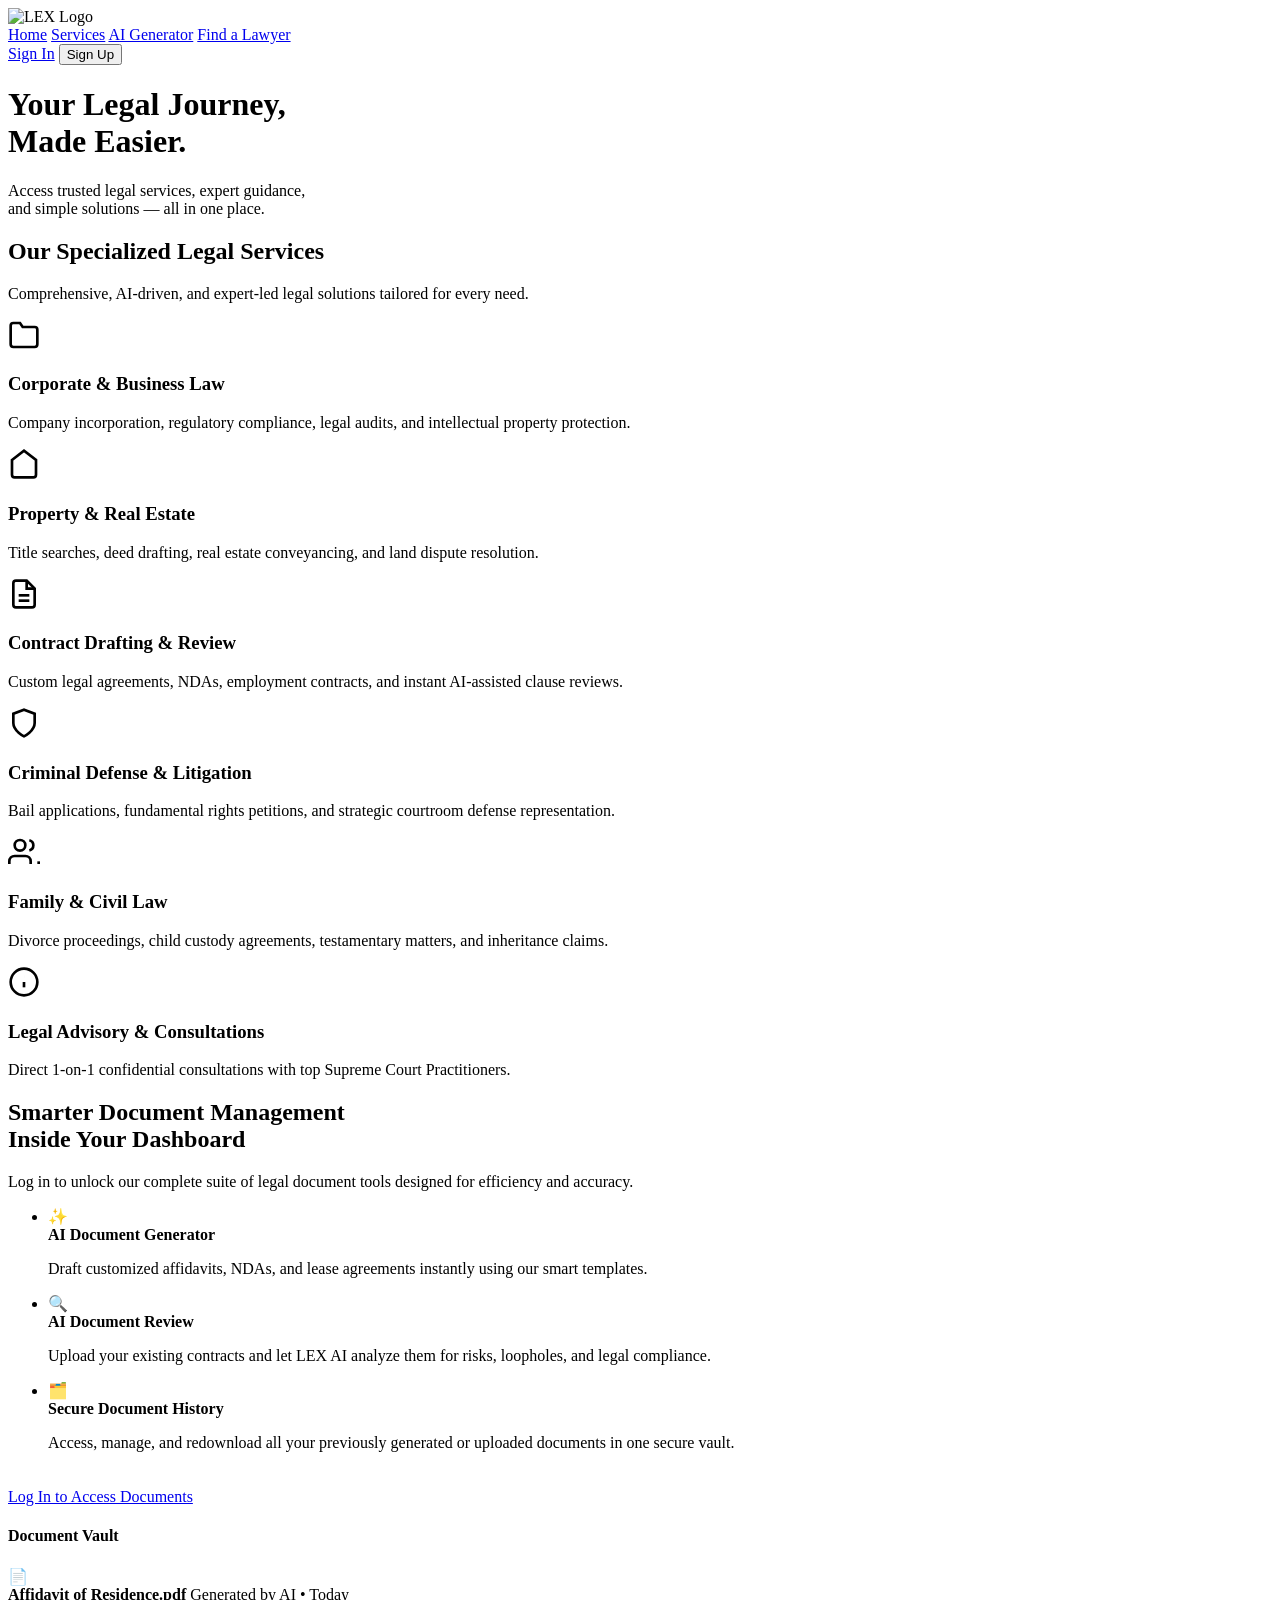
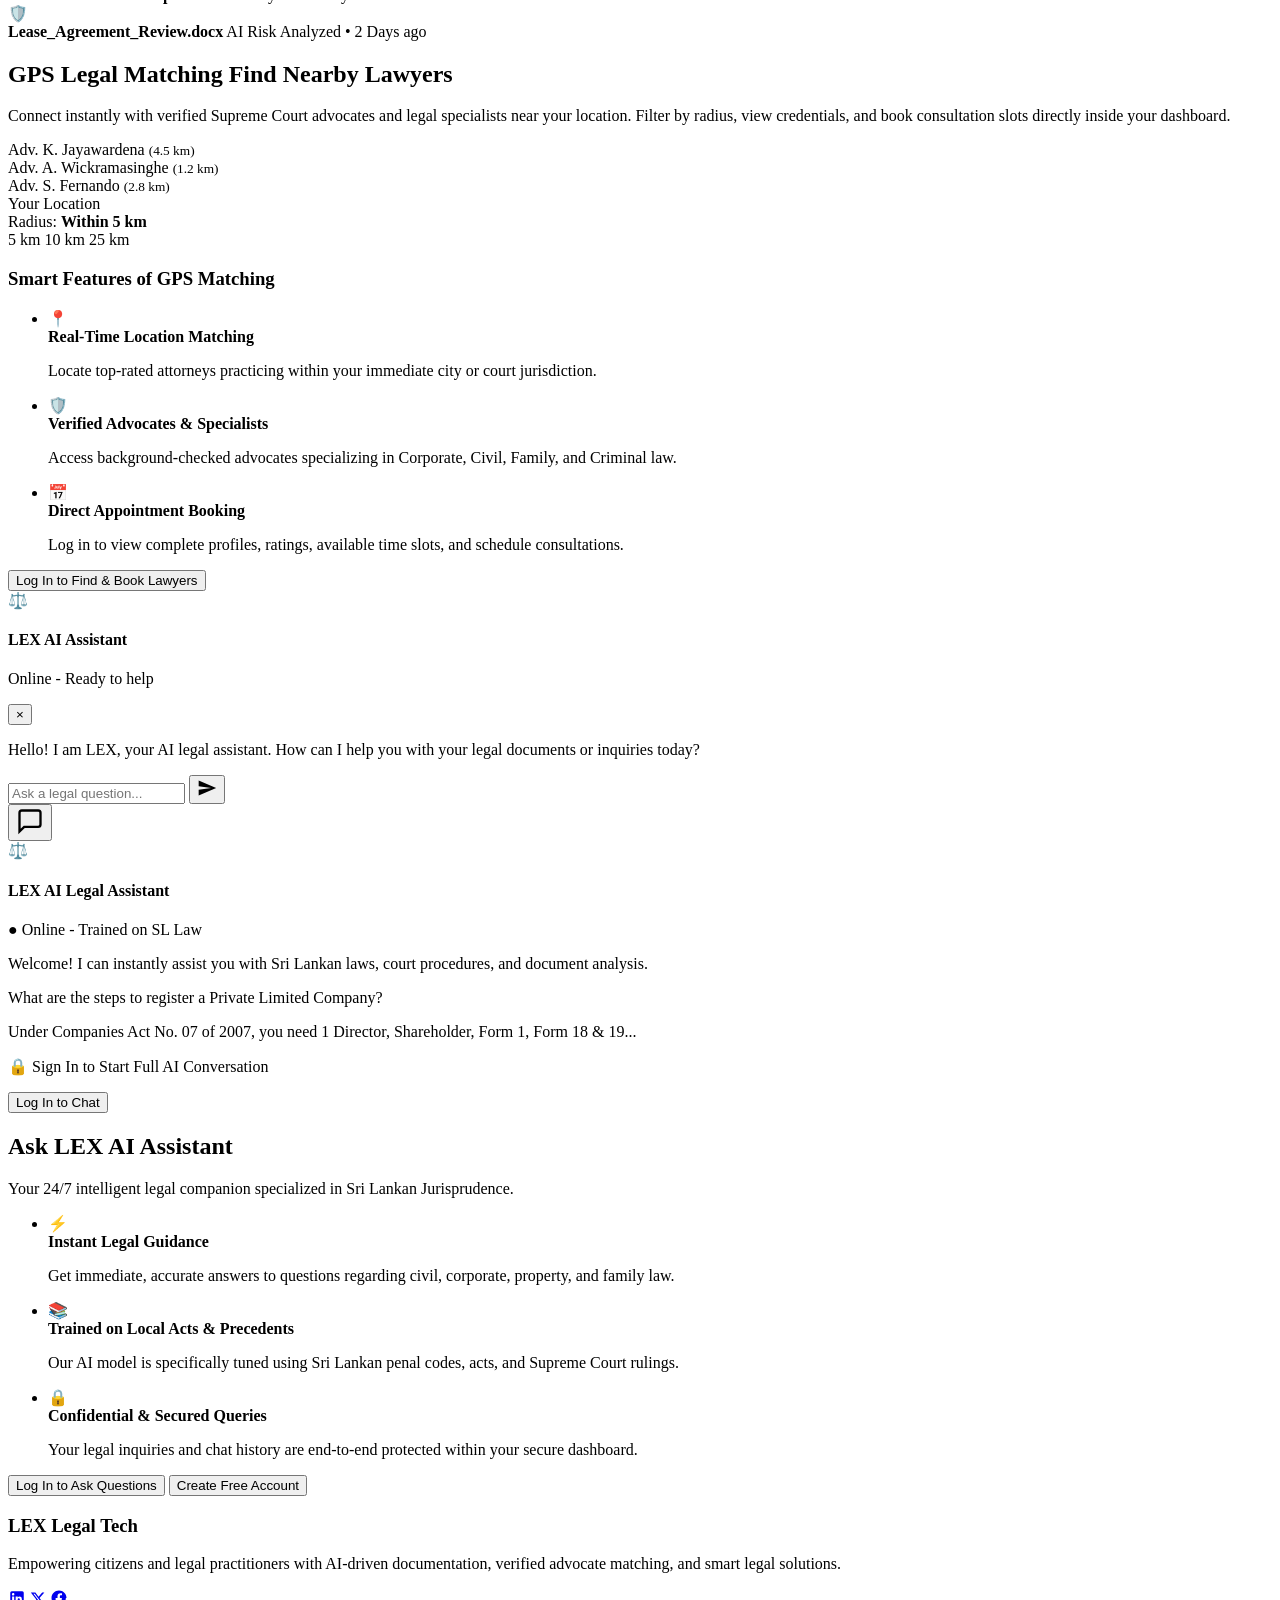
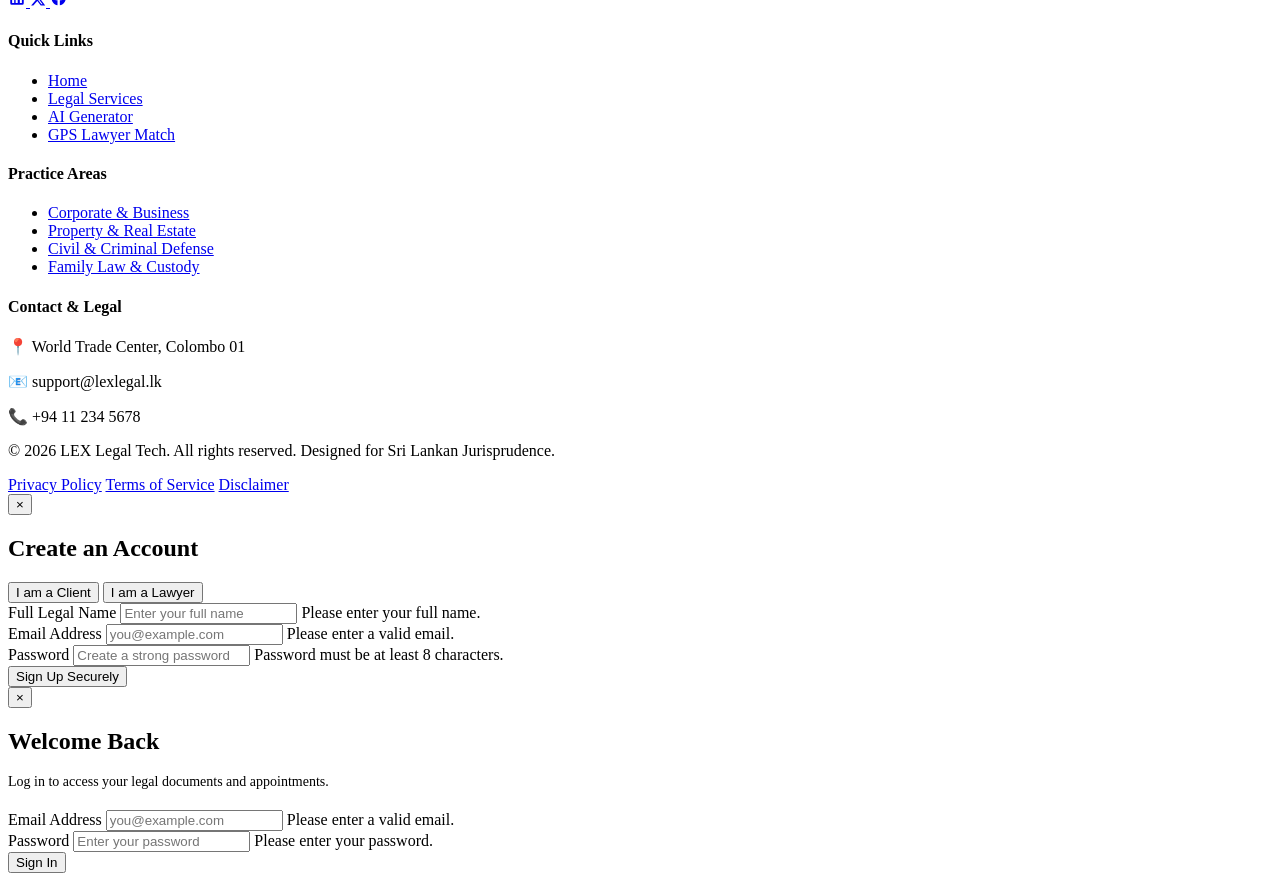
==== commit 50945aa3: "Upload complete project Co-authored-by: Copilot <223556219+Copilot@users.noreply.github.com>" ====
--- a/lawyer-dashboard.html
+++ b/lawyer-dashboard.html
@@ -178,7 +178,14 @@
 
             <section class="lawyer-content-section" id="common-chat" hidden>
                 <div class="lawyer-page-heading"><p class="lawyer-eyebrow">Workspace</p><h1>Common Chat</h1><p>A shared room for professional discussion with other verified lawyers.</p></div>
-                <div class="lawyer-panel lawyer-placeholder"><h2>Common Chat is not connected yet</h2><p>When messaging is available, you’ll be able to discuss general legal topics here.</p></div>
+                <div class="lawyer-panel lawyer-chat-panel">
+                    <p id="lawyerLoungeStatus" role="status">Connect to the verified-lawyer discussion room.</p>
+                    <div class="lawyer-chat-thread" id="lawyerLoungeThread" role="log" aria-live="polite"></div>
+                    <form class="lawyer-chat-composer" id="lawyerLoungeForm">
+                        <input id="lawyerLoungeInput" type="text" maxlength="2000" placeholder="Write a general professional message" aria-label="Lawyer lounge message">
+                        <button type="submit" class="lawyer-primary-button">Send</button>
+                    </form>
+                </div>
             </section>
 
             <section class="lawyer-content-section" id="notifications" hidden>
@@ -275,8 +282,8 @@
             </section>
 
             <section class="lawyer-content-section" id="personal-chat" hidden>
-                <div class="lawyer-page-heading"><p class="lawyer-eyebrow">Workspace</p><h1>Personal Chat</h1><p>Example one-to-one conversations with clients shown as anonymous IDs.</p></div>
-                <p class="lawyer-storage-warning">Sample conversations only. Messages typed here stay in this page session and are not sent to a client. Do not enter real client information.</p>
+                <div class="lawyer-page-heading"><p class="lawyer-eyebrow">Workspace</p><h1>Personal Chat</h1><p>Secure one-to-one conversations with clients.</p></div>
+                <p class="lawyer-storage-warning">Messages are delivered through Stream. Avoid sharing information that is not necessary for the consultation.</p>
                 <div class="lawyer-chat-shell">
                     <aside class="lawyer-chat-sidebar" aria-label="Conversations">
                         <label class="lawyer-chat-search">Search conversations<input type="search" id="conversationSearch" placeholder="Search conversations"></label>
@@ -289,7 +296,7 @@
                         <form class="lawyer-chat-composer" id="chatForm">
                             <button type="button" class="lawyer-chat-tool-button" data-chat-unavailable="Document attachments" aria-label="Attach document">Attach</button>
                             <button type="button" class="lawyer-chat-tool-button" data-chat-unavailable="Camera" aria-label="Open camera">Camera</button>
-                            <input id="chatMessageInput" type="text" maxlength="500" placeholder="Type a demo message" aria-label="Message">
+                            <input id="chatMessageInput" type="text" maxlength="2000" placeholder="Type a message" aria-label="Message">
                             <button type="button" class="lawyer-chat-tool-button" data-chat-unavailable="Voice notes" aria-label="Record voice note">Voice</button>
                             <button type="submit" class="lawyer-primary-button">Send</button>
                         </form>
@@ -325,5 +332,9 @@
     </div>
     <button class="lawyer-floating-chat" type="button" id="openCommonChat" aria-label="Open Common Chat"><span class="lawyer-sr-only">Common Chat</span>Chat</button>
     <div class="lawyer-toast" id="lawyerToast" role="status" aria-live="polite"></div>
+    <script src="assets/js/config.js"></script>
+    <script src="assets/js/api.js"></script>
+    <script src="assets/js/stream-chat.js"></script>
+    <script src="assets/js/lawyer-dashboard.js"></script>
 </body>
 </html>
